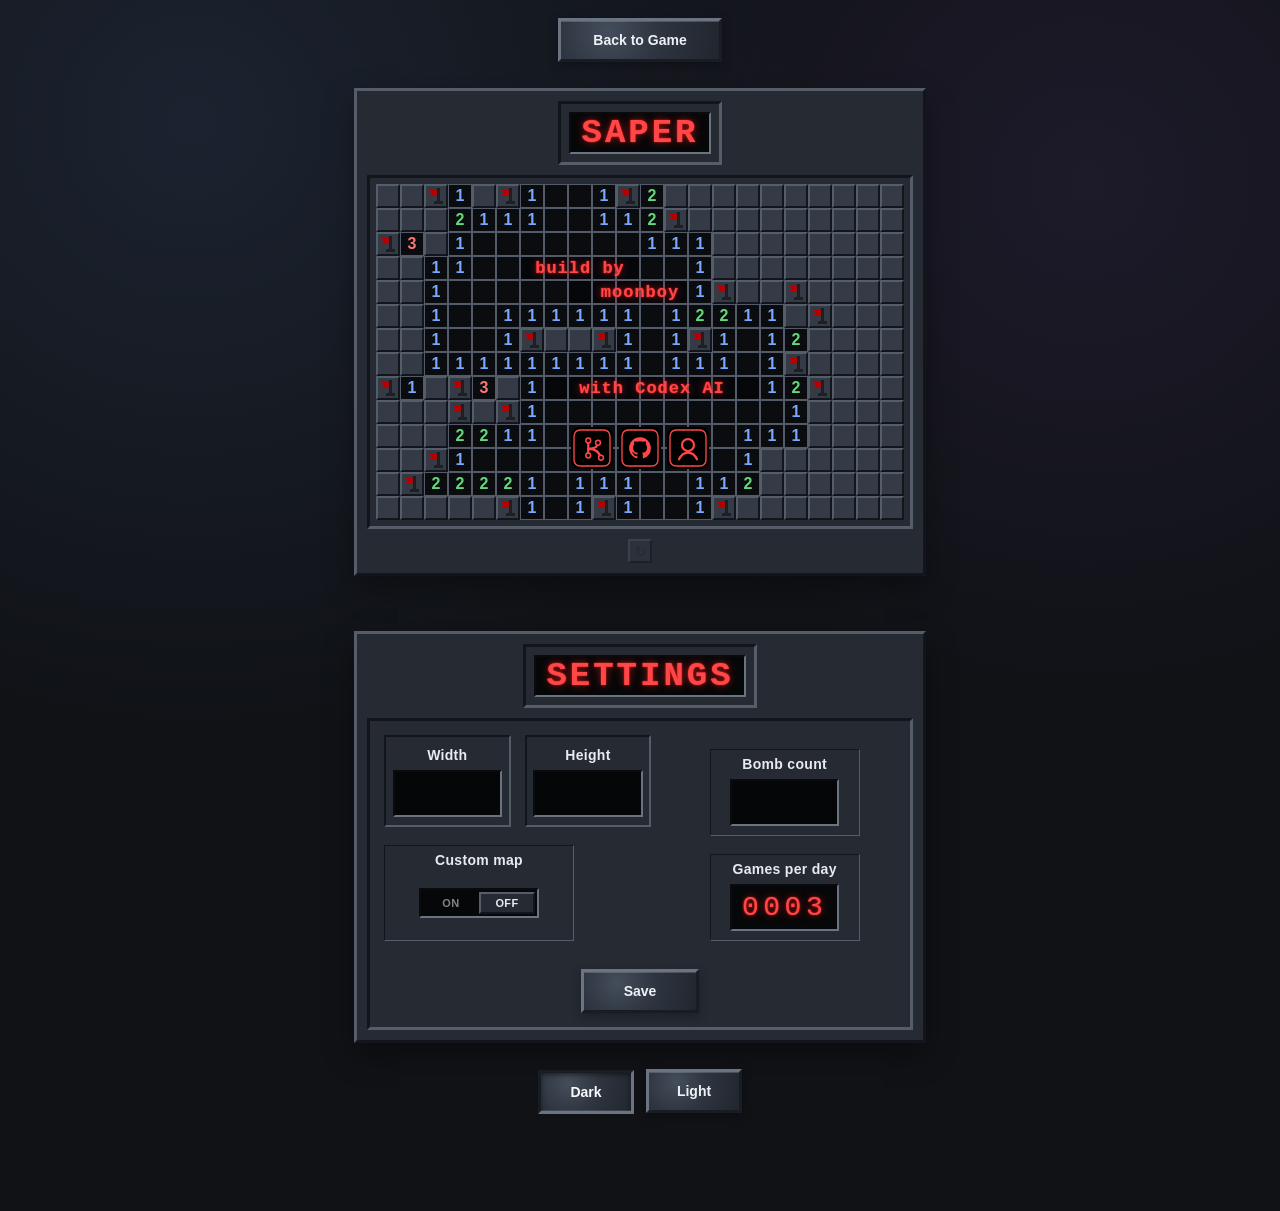
==== info.html @ 90cb872e "zmiana z nazwy pliku made.html na info.html" ====
<!doctype html>
<html lang="en">
  <head>
    <meta charset="UTF-8" />
    <meta name="viewport" content="width=device-width, initial-scale=1.0" />
    <title>Project Details</title>
    <link rel="icon" type="image/svg+xml" href="favicon-flag-light.svg" media="(prefers-color-scheme: light)" />
    <link rel="icon" type="image/svg+xml" href="favicon-flag-dark.svg" media="(prefers-color-scheme: dark)" />
    <link rel="icon" type="image/svg+xml" href="favicon-flag-light.svg" />
    <link rel="stylesheet" href="styles.css" />
    <link rel="stylesheet" href="info.css" />
  </head>
  <body>
    <div class="page info-page">
      <div class="top-actions">
        <a class="theme-button back-button" href="index.html" aria-label="Back to game page">Back to Game</a>
      </div>

      <div class="info-window-pan">
        <main class="window info-window" aria-label="Project information">
          <div class="info-title-wrap">
            <button type="button" id="info-reset" class="digits info-title-display" aria-label="Reset board">
              <span>SAPER</span>
            </button>
          </div>

          <section class="board-shell info-board-shell" aria-label="Project details board">
            <div class="info-board-zoom">
              <div id="info-board-stack" class="info-board-stack">
                <div id="info-board" class="board info-board" role="grid" aria-label="Minesweeper-style project details"></div>
                <div id="info-board-overlays" class="info-board-overlays" aria-hidden="true"></div>
              </div>
            </div>
          </section>

          <div class="info-undo-wrap">
            <button type="button" id="info-undo" class="cell info-undo" aria-label="Undo last move" disabled>↻</button>
          </div>
        </main>
      </div>

      <div class="info-window-pan info-settings-window-pan">
        <main class="window info-window info-settings-window" aria-label="Settings">
          <div class="info-title-wrap">
            <button type="button" class="digits info-title-display" aria-label="Settings title" disabled>
              <span>SETTINGS</span>
            </button>
          </div>

          <section class="board-shell info-settings-shell" aria-label="Settings options">
            <form class="info-settings-form" action="#" method="get" onsubmit="return false;">
              <div class="info-settings-layout">
                <div class="info-settings-left-col">
                  <div class="info-settings-pair">
                    <div class="info-settings-row info-settings-field">
                      <label for="map-width">Width</label>
                      <input
                        id="map-width"
                        class="info-settings-digital-input"
                        type="text"
                        inputmode="numeric"
                        pattern="[0-9]*"
                        value="20"
                        autocomplete="off"
                        spellcheck="false"
                      />
                    </div>

                    <div class="info-settings-row info-settings-field">
                      <label for="map-height">Height</label>
                      <input
                        id="map-height"
                        class="info-settings-digital-input"
                        type="text"
                        inputmode="numeric"
                        pattern="[0-9]*"
                        value="70"
                        autocomplete="off"
                        spellcheck="false"
                      />
                    </div>
                  </div>

                  <div class="info-settings-row info-settings-field info-settings-checkbox-field">
                    <label for="custom-map">Custom map</label>
                    <div class="info-settings-checkbox-display">
                      <label class="info-settings-switch" for="custom-map" aria-label="Toggle custom map">
                        <input id="custom-map" type="checkbox" />
                        <span class="info-settings-switch-track" aria-hidden="true">
                          <span class="info-settings-switch-label info-settings-switch-label-on">On</span>
                          <span class="info-settings-switch-label info-settings-switch-label-off">Off</span>
                          <span class="info-settings-switch-thumb"></span>
                        </span>
                      </label>
                    </div>
                  </div>
                </div>

                <div class="info-settings-right-col">
                  <div class="info-settings-row info-settings-field info-settings-bombs-field">
                    <label for="bomb-count">Bomb count</label>
                    <input
                      id="bomb-count"
                      class="info-settings-digital-input"
                      type="text"
                      inputmode="numeric"
                      pattern="[0-9]*"
                      value="205"
                      autocomplete="off"
                      spellcheck="false"
                    />
                  </div>

                  <div class="info-settings-row info-settings-field info-settings-games-field">
                    <label for="games-per-day">Games per day</label>
                    <input
                      id="games-per-day"
                      class="info-settings-digital-input"
                      type="text"
                      inputmode="numeric"
                      pattern="[0-9]*"
                      value="500"
                      autocomplete="off"
                      spellcheck="false"
                    />
                  </div>
                </div>
              </div>

              <div class="info-settings-actions">
                <button type="button" class="theme-button info-settings-save">
                  Save
                </button>
              </div>

            </form>
          </section>
        </main>
      </div>

      <section class="theme-picker info-theme-picker" aria-label="Theme selection">
        <button type="button" class="theme-button is-active" data-theme="dark" aria-pressed="true">
          Dark
        </button>
        <button type="button" class="theme-button" data-theme="light" aria-pressed="false">
          Light
        </button>
      </section>
    </div>

    <script src="shared-cookies.js"></script>
    <script src="shared-daily-game-limit.js"></script>
    <script src="shared-board-input.js"></script>
    <script src="shared-minesweeper-utils.js"></script>
    <script src="info.js"></script>
    <script src="info-settings-mock.js"></script>
  </body>
</html>
---- styles.css ----
:root {
  --ui-font: "MS Sans Serif", "Microsoft Sans Serif", Tahoma, Geneva, sans-serif;
  --bg: #101216;
  --light: #555d68;
  --mid: #262b33;
  --dark: #12151b;
  --deep: #090b0f;
  --digit-bg: #060708;
  --digit-red: #ff4747;
  --body-background:
    radial-gradient(circle at 15% 10%, #1c2330 0%, transparent 40%),
    radial-gradient(circle at 85% 15%, #1d1a2a 0%, transparent 35%),
    var(--bg);
  --body-text: #e8ebef;
  --link-color: #e8ebef;
  --title-color: #eef2f6;
  --title-shadow: 0 1px 0 #0a0c10, 0 0 10px rgba(255, 255, 255, 0.08);
  --window-shadow: 0 12px 28px rgba(0, 0, 0, 0.35);
  --digits-frame: #6a7380;
  --face-bg: #2f3640;
  --face-text: #fff;
  --picker-border-raised: #6a7483 #181c23 #181c23 #6a7483;
  --picker-border-pressed: #181c23 #6a7483 #6a7483 #181c23;
  --picker-bg: radial-gradient(circle at 30% 28%, #444d5b 0%, #2e3540 45%, #21262e 100%);
  --picker-text: #eef2f6;
  --picker-active-text: #f7fbff;
  --picker-shadow: inset 0 1px 0 rgba(255, 255, 255, 0.18), 0 3px 10px rgba(0, 0, 0, 0.3);
  --picker-active-shadow:
    inset 0 2px 4px rgba(0, 0, 0, 0.45),
    inset 0 -1px 0 rgba(255, 255, 255, 0.12);
  --picker-focus: #dfe9ff;
  --replay-bg: #2b313a;
  --replay-text: #eef2f6;
  --cell-bg: #343b46;
  --cell-open-border: #525b67;
  --cell-open-bg: #0a0c10;
  --cell-chord-bg: #252c36;
  --cell-mine-bg: #3a0008;
  --cell-flag-bg: #343b46;
  --cell-wrong-flag-bg: #3a0008;
  --cell-wrong-flag-border: #525b67;
  --n1-color: #78a8ff;
  --n2-color: #67d67d;
  --n3-color: #ff7676;
  --n4-color: #8da3ff;
  --n5-color: #ff9b63;
  --n6-color: #67e0df;
  --n7-color: #f1f3f5;
  --n8-color: #aab2bd;
  --message-win: #67d67d;
  --message-lose: #ff6b6b;
  --flag-url: url("./flag.svg");
  --bomb-url: url("./bomb.svg");
  --cross-url: url("./cross.svg");
}

:root[data-theme="light"] {
  --bg: #bcbcbc;
  --light: #ffffff;
  --mid: #c6c6c6;
  --dark: #7b7b7b;
  --deep: #4f4f4f;
  --digit-bg: #8f9a63;
  --digit-red: #2a311f;
  --body-background: var(--bg);
  --body-text: #000000;
  --link-color: #111111;
  --title-color: #111111;
  --title-shadow: none;
  --window-shadow: none;
  --digits-frame: #e4e4e4;
  --face-bg: #efefef;
  --face-text: #000000;
  --picker-border-raised: #ffffff #7b7b7b #7b7b7b #ffffff;
  --picker-border-pressed: #7b7b7b #ffffff #ffffff #7b7b7b;
  --picker-bg: linear-gradient(#efefef, #d8d8d8);
  --picker-text: #111111;
  --picker-active-text: #111111;
  --picker-shadow: inset 0 1px 0 rgba(255, 255, 255, 0.7), 0 1px 0 rgba(0, 0, 0, 0.08);
  --picker-active-shadow: inset 0 1px 2px rgba(0, 0, 0, 0.2);
  --picker-focus: #2a62ff;
  --replay-bg: #efefef;
  --replay-text: #111111;
  --cell-bg: #bdbdbd;
  --cell-open-border: #8b8b8b;
  --cell-open-bg: #c7c7c7;
  --cell-chord-bg: #c7c7c7;
  --cell-mine-bg: #b22222;
  --cell-flag-bg: #bdbdbd;
  --cell-wrong-flag-bg: #b22222;
  --cell-wrong-flag-border: #ffb1b1 #8e2e2e #8e2e2e #ffb1b1;
  --n1-color: #0000ff;
  --n2-color: #008000;
  --n3-color: #ff0000;
  --n4-color: #000080;
  --n5-color: #800000;
  --n6-color: #008080;
  --n7-color: #000000;
  --n8-color: #808080;
  --message-win: #1d7a19;
  --message-lose: #a50000;
}

:root[data-theme="light"] .digits span {
  text-shadow: none;
}

* {
  box-sizing: border-box;
}

button {
  -webkit-tap-highlight-color: transparent;
  -webkit-touch-callout: none;
}

button:focus {
  outline: none;
}

body {
  margin: 0;
  min-height: 100vh;
  font-family: var(--ui-font);
  background: var(--body-background);
  color: var(--body-text);
  padding: 18px 14px;
  display: flex;
  justify-content: center;
}

.page {
  width: fit-content;
  margin: 0 auto;
  display: flex;
  flex-direction: column;
  align-items: center;
}

.top-menu {
  display: flex;
  gap: 34px;
  margin: 0 0 10px 38px;
  font-size: 34px;
}

.top-menu a {
  color: var(--link-color);
  text-decoration: none;
}

.top-menu a:hover {
  text-decoration: underline;
}

.window {
  margin-left: 0;
  width: fit-content;
  background: var(--mid);
  border-top: 3px solid var(--light);
  border-left: 3px solid var(--light);
  border-right: 3px solid var(--dark);
  border-bottom: 3px solid var(--dark);
  padding: 10px;
  box-shadow: var(--window-shadow);
}

.game-title {
  margin: 0 0 0.75em;
  text-align: center;
  font-size: 28px;
  line-height: 1;
  color: var(--title-color);
  text-shadow: var(--title-shadow);
}

.scorebar {
  display: grid;
  grid-template-columns: 74px 48px 74px;
  align-items: center;
  justify-content: space-between;
  gap: 10px;
  background: var(--mid);
  border-top: 3px solid var(--dark);
  border-left: 3px solid var(--dark);
  border-right: 3px solid var(--light);
  border-bottom: 3px solid var(--light);
  padding: 8px;
  margin-bottom: 10px;
}

.digits {
  min-height: 42px;
  background: var(--digit-bg);
  border-top: 2px solid var(--deep);
  border-left: 2px solid var(--deep);
  border-right: 2px solid var(--digits-frame);
  border-bottom: 2px solid var(--digits-frame);
  display: grid;
  place-items: center;
  -webkit-user-select: none;
  user-select: none;
}

.digits span {
  font-family: "Digital-7", "DS-Digital", "Seven Segment", "Orbitron", "Courier New", monospace;
  font-size: 34px;
  line-height: 1;
  color: var(--digit-red);
  letter-spacing: 1px;
  font-weight: 900;
  text-shadow: 0 0 2px #ff1c1c, 0 0 8px rgba(255, 35, 35, 0.55);
}

.face {
  width: 44px;
  height: 44px;
  font-size: 25px;
  border: 3px solid;
  border-color: var(--light) var(--dark) var(--dark) var(--light);
  background: var(--face-bg);
  color: var(--face-text);
  cursor: pointer;
  line-height: 1;
  padding: 0;
}

.face:active {
  border-color: var(--dark) var(--light) var(--light) var(--dark);
}

.board-shell {
  background: var(--mid);
  border-top: 3px solid var(--dark);
  border-left: 3px solid var(--dark);
  border-right: 3px solid var(--light);
  border-bottom: 3px solid var(--light);
  padding: 6px;
  overflow: auto;
  touch-action: pan-x pan-y pinch-zoom;
  -webkit-overflow-scrolling: touch;
}

.board-zoom {
  width: fit-content;
  height: fit-content;
  overflow: hidden;
}

.board-zoom > .board {
  transform-origin: top left;
  transform: scale(var(--board-scale, 1));
}

.replay-wrap {
  display: flex;
  justify-content: center;
  margin-top: 10px;
}

.difficulty-picker,
.theme-picker {
  display: flex;
  justify-content: center;
  gap: 12px;
}

.difficulty-picker {
  margin-top: 26px;
  visibility: hidden;
}

.difficulty-picker.is-ready {
  visibility: visible;
}

.theme-picker {
  margin-top: 26px;
}

.difficulty-button,
.theme-button {
  width: 96px;
  height: 44px;
  border-radius: 0;
  border: 3px solid;
  border-color: var(--picker-border-raised);
  background: var(--picker-bg);
  color: var(--picker-text);
  font-family: inherit;
  font-size: 14px;
  font-weight: 700;
  cursor: pointer;
  -webkit-user-select: none;
  user-select: none;
  box-shadow: var(--picker-shadow);
  transition: transform 120ms ease, box-shadow 120ms ease, filter 120ms ease;
}

.difficulty-button:hover,
.theme-button:hover {
  filter: brightness(1.08);
}

.difficulty-button:active,
.theme-button:active {
  transform: translateY(1px);
  border-color: var(--picker-border-pressed);
}

.difficulty-button.is-active,
.theme-button.is-active {
  background: var(--picker-bg);
  border-color: var(--picker-border-pressed);
  color: var(--picker-active-text);
  box-shadow: var(--picker-active-shadow);
  transform: translateY(1px);
}

.difficulty-button:focus-visible,
.theme-button:focus-visible {
  outline: 2px solid var(--picker-focus);
  outline-offset: 3px;
}

.replay-button {
  width: 44px;
  height: 44px;
  padding: 0;
  border: 3px solid;
  border-color: var(--light) var(--dark) var(--dark) var(--light);
  background: var(--replay-bg);
  color: var(--replay-text);
  font-family: inherit;
  font-size: 22px;
  font-weight: 900;
  line-height: 1;
  display: grid;
  place-items: center;
  cursor: pointer;
}

.replay-button:active:not(:disabled) {
  border-color: var(--dark) var(--light) var(--light) var(--dark);
}

.replay-button:disabled {
  opacity: 0.45;
  cursor: default;
}

.board {
  display: grid;
  gap: 0;
  width: fit-content;
}

.cell {
  width: 24px;
  height: 24px;
  position: relative;
  border: 2px solid;
  border-color: var(--light) var(--dark) var(--dark) var(--light);
  background: var(--cell-bg);
  display: grid;
  place-items: center;
  font-family: var(--ui-font);
  font-size: 16px;
  font-weight: 700;
  padding: 0;
  cursor: pointer;
  user-select: none;
  -webkit-user-select: none;
  -webkit-touch-callout: none;
  -webkit-tap-highlight-color: transparent;
  touch-action: auto;
}

.cell:focus,
.cell:focus-visible {
  outline: none;
}

.cell.open {
  border: 1px solid var(--cell-open-border);
  background: var(--cell-open-bg);
  cursor: default;
}

.cell.chord-preview {
  border: 1px solid var(--cell-open-border);
  background: var(--cell-open-bg);
}

.cell.mine {
  background: var(--cell-mine-bg);
  color: transparent;
  background-image: var(--bomb-url);
  background-repeat: no-repeat;
  background-position: center;
  background-size: 24px 24px;
}

:root[data-theme="light"] .cell.mine {
  background-image: url("./bomb-black.svg");
}

.cell.flagged {
  color: transparent;
  background-color: var(--cell-flag-bg);
  background-image: var(--flag-url);
  background-repeat: no-repeat;
  background-position: center;
  background-size: 24px 24px;
}

.cell.flagged.wrong-flag {
  background-color: var(--cell-wrong-flag-bg);
  border-color: var(--cell-wrong-flag-border);
}

.cell.flagged.wrong-flag::after {
  content: "";
  position: absolute;
  inset: 0;
  background-image: var(--cross-url);
  background-repeat: no-repeat;
  background-position: center;
  background-size: 24px 24px;
  opacity: 1;
  pointer-events: none;
}

.n1 { color: var(--n1-color); }
.n2 { color: var(--n2-color); }
.n3 { color: var(--n3-color); }
.n4 { color: var(--n4-color); }
.n5 { color: var(--n5-color); }
.n6 { color: var(--n6-color); }
.n7 { color: var(--n7-color); }
.n8 { color: var(--n8-color); }

.message {
  margin: 10px 0 0 0;
  font-size: 24px;
  font-weight: 700;
}

.message.win {
  color: var(--message-win);
}

.message.lose {
  color: var(--message-lose);
}

.menu-line {
  margin: 10px 0 0;
  font-size: 38px;
  font-weight: 700;
}

.headline {
  margin: 10px 0 0;
  font-size: 58px;
  font-weight: 700;
}

.credit-line {
  margin: 26px 0 0;
  font-size: 11px;
  color: #4f545c;
  text-align: center;
  text-transform: uppercase;
}

.credit-line a,
.credit-line a:visited {
  color: inherit;
  text-decoration: none;
}

.credit-line a:hover,
.credit-line a:focus-visible {
  color: #7b7b7b;
}

.board.is-daily-limit-board,
.info-board.is-daily-limit-board {
  position: relative;
}

.daily-limit-cell {
  cursor: default;
  pointer-events: none;
  opacity: 1;
}

.daily-limit-message {
  grid-column: 1 / -1;
  grid-row: 1 / -1;
  z-index: 5;
  pointer-events: none;
  align-self: center;
  justify-self: center;
  min-width: min(90%, 360px);
  max-width: calc(100% - 18px);
  min-height: 72px;
  padding: 12px 14px;
  display: grid;
  place-items: center;
  text-align: center;
  line-height: 1.35;
  color: var(--digit-red);
  background: rgba(6, 7, 8, 0.92);
  border-top: 2px solid var(--deep);
  border-left: 2px solid var(--deep);
  border-right: 2px solid var(--digits-frame);
  border-bottom: 2px solid var(--digits-frame);
  text-shadow: 0 0 2px #ff1c1c, 0 0 8px rgba(255, 35, 35, 0.35);
}

@media (max-width: 900px) {
  .top-menu,
  .window {
    margin-left: 0;
  }

  .top-menu {
    font-size: 26px;
    gap: 22px;
  }

  .menu-line {
    font-size: 26px;
  }

  .headline {
    font-size: 42px;
  }

  .board-shell.is-mobile-fitted {
    overflow: hidden auto;
  }
}

@media (hover: none) and (pointer: coarse) {
  .face:active {
    border-color: var(--light) var(--dark) var(--dark) var(--light);
  }

  .replay-button:active:not(:disabled) {
    border-color: var(--light) var(--dark) var(--dark) var(--light);
  }

  .difficulty-button:active,
  .theme-button:active {
    transform: none;
    border-color: var(--picker-border-raised);
  }

  .difficulty-button.is-active:active,
  .theme-button.is-active:active {
    transform: translateY(1px);
    border-color: var(--picker-border-pressed);
  }
}
---- info.css ----
.info-page {
  width: fit-content;
  padding-bottom: 80px;
}

.top-actions {
  display: flex;
  justify-content: center;
  margin-bottom: 26px;
}

.back-button {
  min-width: 164px;
  text-decoration: none;
  display: inline-flex;
  align-items: center;
  justify-content: center;
}

.info-window {
  display: inline-flex;
  flex-direction: column;
  align-items: center;
  width: auto;
  max-width: none;
  margin-left: 0;
  font-family: var(--ui-font);
}

.info-window-pan {
  width: fit-content;
}

.info-settings-window-pan {
  margin-top: 55px;
}

.info-settings-window {
  width: auto;
}

.info-title-wrap {
  display: block;
  width: fit-content;
  margin: 0 auto 10px;
  padding: 8px;
  background: var(--mid);
  border-top: 3px solid var(--dark);
  border-left: 3px solid var(--dark);
  border-right: 3px solid var(--light);
  border-bottom: 3px solid var(--light);
}

.info-title-display {
  width: fit-content;
  min-width: 0;
  padding-inline: 10px;
  cursor: pointer;
}

.info-settings-window .info-title-display[disabled] {
  cursor: default;
  opacity: 1;
}

.info-title-display span {
  letter-spacing: 3px;
}

.info-title-display:active {
  border-top-color: var(--digits-frame);
  border-left-color: var(--digits-frame);
  border-right-color: var(--deep);
  border-bottom-color: var(--deep);
}

.info-title-display:focus-visible {
  outline: 2px solid var(--picker-focus);
  outline-offset: 3px;
}

.info-board-shell {
  display: inline-block;
  padding: 6px;
  width: max-content;
  max-width: none;
  margin: 0 auto;
  overflow: visible;
}

.info-settings-shell {
  --info-settings-cell-size: 24px;
  width: calc((22 * var(--info-settings-cell-size)) + 18px);
  max-width: 100%;
  padding: 14px;
}

.info-settings-form {
  display: block;
  min-width: 0;
}

.info-settings-layout {
  display: grid;
  grid-template-columns: minmax(0, 1.2fr) minmax(0, 1fr);
  gap: 18px 22px;
  align-items: end;
}

.info-settings-left-col,
.info-settings-right-col {
  display: flex;
  flex-direction: column;
  gap: 18px;
}

.info-settings-right-col {
  justify-content: center;
  align-items: center;
}

.info-settings-pair {
  display: grid;
  grid-template-columns: 1fr 1fr;
  gap: 14px;
}

.info-settings-pair .info-settings-field {
  align-items: center;
  padding: 10px 2px 8px;
  background: var(--mid);
  border-top: 2px solid var(--dark);
  border-left: 2px solid var(--dark);
  border-right: 2px solid var(--light);
  border-bottom: 2px solid var(--light);
}

.info-settings-pair .info-settings-field > label {
  text-align: center;
}

.info-settings-row {
  display: flex;
  flex-direction: column;
  align-items: flex-start;
  gap: 7px;
}

.info-settings-row > label,
.info-settings-row > span {
  font-size: 14px;
  font-weight: 700;
  letter-spacing: 0.3px;
  color: var(--body-text);
  -webkit-user-select: none;
  user-select: none;
}

.info-settings-digital-input {
  width: 100%;
  min-height: 44px;
  padding: 6px 10px;
  font-family: "Digital-7", "DS-Digital", "Seven Segment", "Orbitron", "Courier New", monospace;
  font-size: 28px;
  line-height: 1;
  text-align: center;
  letter-spacing: 0.16em;
  color: var(--digit-red);
  caret-color: transparent;
  background-color: var(--digit-bg);
  border-top: 2px solid var(--deep);
  border-left: 2px solid var(--deep);
  border-right: 2px solid var(--digits-frame);
  border-bottom: 2px solid var(--digits-frame);
  text-shadow: 0 0 2px #ff1c1c, 0 0 8px rgba(255, 35, 35, 0.55);
}

.info-settings-digital-input:focus,
.info-settings-digital-input:focus-visible {
  outline: none;
  background-image: linear-gradient(var(--digit-red), var(--digit-red));
  background-repeat: no-repeat;
  background-size: 2px 62%;
  background-position: calc(100% - 8px) 50%;
}

.info-settings-pair .info-settings-digital-input {
  width: 5.2ch;
  min-width: calc(5.2ch + 22px);
}

.info-settings-digital-input:disabled {
  opacity: 1;
  -webkit-text-fill-color: var(--digit-red);
  cursor: default;
}

:root[data-theme="light"] .info-settings-digital-input {
  text-shadow: none;
}

.info-settings-left-col.is-custom-map-off .info-settings-pair .info-settings-digital-input {
  color: transparent;
  -webkit-text-fill-color: transparent;
  text-shadow: none;
  background-color: #050607;
  background-image: none;
}

.info-settings-bombs-field.is-custom-map-off .info-settings-digital-input {
  color: transparent;
  -webkit-text-fill-color: transparent;
  text-shadow: none;
  background-color: #050607;
  background-image: none;
}

:root[data-theme="light"] .info-settings-left-col.is-custom-map-off .info-settings-pair .info-settings-digital-input,
:root[data-theme="light"] .info-settings-bombs-field.is-custom-map-off .info-settings-digital-input {
  background-color: var(--digit-bg);
}

.info-settings-left-col.is-custom-map-off .info-settings-pair .info-settings-field > label {
  opacity: 1;
}

.info-settings-digital-input::-webkit-outer-spin-button,
.info-settings-digital-input::-webkit-inner-spin-button {
  -webkit-appearance: none;
  margin: 0;
}

.info-settings-digital-input {
  -moz-appearance: textfield;
}

.info-settings-games-field {
  margin-top: 0;
  align-self: center;
  width: 100%;
  max-width: 150px;
  align-items: center;
}

.info-settings-bombs-field {
  margin-top: -40px;
  align-self: center;
  width: 100%;
  max-width: 150px;
  align-items: center;
}

.info-settings-games-field,
.info-settings-bombs-field {
  padding: 6px 5px 9px;
  background: var(--mid);
  border-top: 1px solid var(--dark);
  border-left: 1px solid var(--dark);
  border-right: 1px solid var(--light);
  border-bottom: 1px solid var(--light);
}

.info-settings-games-field .info-settings-digital-input,
.info-settings-bombs-field .info-settings-digital-input {
  width: 5.2ch;
  min-width: calc(5.2ch + 22px);
  max-width: none;
}

.info-settings-games-field > label,
.info-settings-bombs-field > label {
  text-align: center;
}

.info-settings-checkbox-field {
  max-width: 190px;
  padding: 6px 5px 9px;
  background: var(--mid);
  border-top: 1px solid var(--dark);
  border-left: 1px solid var(--dark);
  border-right: 1px solid var(--light);
  border-bottom: 1px solid var(--light);
}

.info-settings-checkbox-field > label {
  width: 100%;
  text-align: center;
}

.info-settings-checkbox-display {
  width: 100%;
  min-height: 56px;
  padding: 10px 6px;
  display: flex;
  align-items: center;
  justify-content: center;
  background: transparent;
  border: 0;
}

.info-settings-switch {
  display: inline-flex;
  align-items: center;
  justify-content: center;
  cursor: pointer;
  -webkit-user-select: none;
  user-select: none;
  visibility: hidden;
}

.info-settings-switch.is-ready {
  visibility: visible;
}

.info-settings-switch input {
  position: absolute;
  opacity: 0;
  pointer-events: none;
}

.info-settings-switch-track {
  position: relative;
  width: 120px;
  height: 30px;
  display: grid;
  grid-template-columns: 1fr 1fr;
  align-items: center;
  padding: 2px;
  background: var(--digit-bg);
  border-top: 2px solid var(--deep);
  border-left: 2px solid var(--deep);
  border-right: 2px solid var(--digits-frame);
  border-bottom: 2px solid var(--digits-frame);
}

.info-settings-switch-label {
  position: relative;
  z-index: 1;
  text-align: center;
  font-size: 11px;
  font-weight: 700;
  letter-spacing: 0.4px;
  color: color-mix(in srgb, var(--body-text) 55%, transparent);
  text-transform: uppercase;
}

.info-settings-switch-thumb {
  position: absolute;
  top: 2px;
  left: 2px;
  width: calc(50% - 2px);
  height: calc(100% - 4px);
  background: var(--mid);
  border-top: 2px solid var(--light);
  border-left: 2px solid var(--light);
  border-right: 2px solid var(--dark);
  border-bottom: 2px solid var(--dark);
}

.info-settings-switch.is-ready .info-settings-switch-thumb {
  transition: transform 120ms ease;
}

.info-settings-switch input:checked + .info-settings-switch-track .info-settings-switch-thumb {
  transform: translateX(0);
}

.info-settings-switch input:not(:checked) + .info-settings-switch-track .info-settings-switch-thumb {
  transform: translateX(calc(100% + 0px));
}

.info-settings-switch input:checked + .info-settings-switch-track .info-settings-switch-label-on,
.info-settings-switch input:not(:checked) + .info-settings-switch-track .info-settings-switch-label-off {
  color: var(--body-text);
}

.info-settings-switch input:focus-visible + .info-settings-switch-track {
  outline: 2px solid var(--picker-focus);
  outline-offset: 2px;
}

.info-settings-actions {
  display: flex;
  justify-content: center;
  margin-top: 28px;
}

.info-settings-save {
  min-width: 118px;
}

.info-settings-save.is-save-pressed {
  transform: translateY(1px);
  border-color: var(--picker-border-pressed);
  box-shadow: var(--picker-active-shadow);
  filter: none;
  pointer-events: none;
}

.info-settings-save.is-save-pressed:hover,
.info-settings-save.is-save-pressed:focus-visible {
  filter: none;
  outline: none;
}

.info-board-zoom {
  width: fit-content;
  height: fit-content;
  overflow: hidden;
  margin: 0 auto;
}

.info-board-zoom > .info-board-stack {
  transform-origin: top left;
  transform: scale(var(--info-board-scale, 1));
}

.info-board-stack {
  --info-cell-size: 24px;
  position: relative;
  width: fit-content;
}

.info-board {
  grid-template-columns: repeat(22, var(--info-cell-size));
  grid-auto-rows: var(--info-cell-size);
}

.info-board-overlays {
  position: absolute;
  inset: 0;
  display: grid;
  grid-template-columns: repeat(22, var(--info-cell-size));
  grid-auto-rows: var(--info-cell-size);
  z-index: 3;
  pointer-events: none;
}

.info-board .cell {
  cursor: pointer;
  position: relative;
  width: var(--info-cell-size);
  height: var(--info-cell-size);
}

.info-board .cell::before {
  content: attr(data-index);
  position: absolute;
  top: 2px;
  left: 3px;
  font-size: 8px;
  line-height: 1;
  font-weight: 700;
  color: rgba(235, 241, 247, 0.8);
  text-shadow: 0 1px 0 rgba(0, 0, 0, 0.7);
  pointer-events: none;
  z-index: 4;
  display: none;
}

.info-board .cell.open {
  font-size: 16px;
  cursor: default;
}

.info-board .cell.is-text-reserved.open {
  background: #05070b;
}

:root[data-theme="light"] .info-board .cell.is-text-reserved.open {
  background: var(--cell-open-bg);
}

.info-board .cell.debug-mine {
  position: relative;
}

.info-board .cell.debug-mine::after {
  content: "";
  position: absolute;
  width: 10px;
  height: 10px;
  border-radius: 50%;
  background: #ff3b3b;
  box-shadow: 0 0 0 1px rgba(0, 0, 0, 0.45), 0 0 8px rgba(255, 59, 59, 0.5);
  inset: 0;
  margin: auto;
  pointer-events: none;
}

.info-board-overlay {
  display: flex;
  align-items: center;
  justify-content: flex-start;
  justify-self: stretch;
  align-self: center;
  width: 100%;
  height: 100%;
  max-width: none;
  padding: 0 0 0 4px;
  font-family: var(--ui-font);
  font-size: 17px;
  font-weight: 700;
  color: var(--body-text);
  line-height: 1;
  text-align: left;
  pointer-events: none;
  z-index: 1;
}

.info-board-overlay.is-text-outline {
  font-family: "Digital-7", "DS-Digital", "Seven Segment", "Orbitron", "Courier New", monospace;
  font-weight: 900;
  letter-spacing: 1px;
  white-space: nowrap;
  color: var(--digit-red);
  text-shadow: 0 0 2px #ff1c1c, 0 0 8px rgba(255, 35, 35, 0.55);
}

:root[data-theme="light"] .info-board-overlay.is-text-outline {
  color: var(--digit-bg);
  text-shadow:
    1px 0 0 var(--digit-red),
    -1px 0 0 var(--digit-red),
    0 1px 0 var(--digit-red),
    0 -1px 0 var(--digit-red);
}

:root[data-theme="dark"] .info-board-overlay.is-text-outline {
  color: var(--digit-red);
  text-shadow: 0 0 2px #ff1c1c, 0 0 8px rgba(255, 35, 35, 0.55);
}

.info-board-overlay.is-logo {
  justify-content: center;
  padding: 0;
  -webkit-user-select: none;
  user-select: none;
  -webkit-touch-callout: none;
}

.info-board-overlay.is-logo.is-clickable a {
  display: inline-flex;
  align-items: center;
  justify-content: center;
  width: 100%;
  height: 100%;
  border-radius: 8px;
  cursor: pointer;
  pointer-events: auto;
  -webkit-user-select: none;
  user-select: none;
  -webkit-touch-callout: none;
  -webkit-tap-highlight-color: transparent;
  transition:
    transform 120ms ease,
    background-color 120ms ease,
    box-shadow 120ms ease;
}

.info-board-overlay.is-logo.is-clickable a:hover {
  transform: scale(1.06);
  background: rgba(255, 71, 71, 0.08);
  box-shadow: 0 0 0 1px rgba(255, 71, 71, 0.35), 0 0 10px rgba(255, 35, 35, 0.22);
}

.info-board-overlay.is-logo.is-clickable a:focus-visible {
  outline: 2px solid var(--picker-focus);
  outline-offset: 2px;
  background: rgba(255, 71, 71, 0.08);
  box-shadow: 0 0 0 1px rgba(255, 71, 71, 0.35), 0 0 10px rgba(255, 35, 35, 0.22);
}

:root[data-theme="light"] .info-board-overlay.is-logo.is-clickable a:hover,
:root[data-theme="light"] .info-board-overlay.is-logo.is-clickable a:focus-visible {
  background: rgba(143, 154, 99, 0.22);
  box-shadow: 0 0 0 1px rgba(42, 49, 31, 0.35);
}

.info-board-overlay.is-logo svg {
  width: 34px;
  height: 34px;
  display: block;
  -webkit-user-select: none;
  user-select: none;
  pointer-events: none;
  fill: #000000;
  filter:
    drop-shadow(1px 0 0 var(--digit-red))
    drop-shadow(-1px 0 0 var(--digit-red))
    drop-shadow(0 1px 0 var(--digit-red))
    drop-shadow(0 -1px 0 var(--digit-red));
}

.info-board-overlay.is-logo.is-repo-logo svg {
  width: 60px;
  height: 60px;
  filter: none;
}

:root[data-theme="light"] .info-board-overlay.is-logo svg {
  fill: #000000;
  filter:
    drop-shadow(1px 0 0 var(--digit-red))
    drop-shadow(-1px 0 0 var(--digit-red))
    drop-shadow(0 1px 0 var(--digit-red))
    drop-shadow(0 -1px 0 var(--digit-red));
}

:root[data-theme="light"] .info-board-overlay.is-logo svg [fill="var(--digit-red)"] {
  fill: #000000;
}

:root[data-theme="light"] .info-board-overlay.is-logo svg [stroke="var(--digit-red)"] {
  stroke: #000000;
}

:root[data-theme="light"] .info-board-overlay.is-logo svg [fill="#000000"] {
  fill: var(--digit-bg);
}

:root[data-theme="light"] .info-board-overlay.is-logo svg [stroke="#000000"] {
  stroke: var(--digit-bg);
}

.info-board-overlay.is-link {
  color: var(--picker-focus);
}

.info-board-overlay.is-link a {
  color: inherit;
  text-decoration: none;
  pointer-events: auto;
}

.info-board-overlay.is-link a:hover,
.info-board-overlay.is-link a:focus-visible {
  text-decoration: underline;
}

.info-board-overlay.is-text-clickable {
  pointer-events: auto;
}

.info-board-overlay.is-text-clickable a {
  color: inherit;
  text-decoration: none;
  pointer-events: auto;
  display: inline-block;
  cursor: pointer;
  border-radius: 4px;
  transition:
    transform 120ms ease,
    text-shadow 120ms ease,
    box-shadow 120ms ease,
    background-color 120ms ease;
}

.info-board-overlay.is-text-clickable a:hover {
  transform: scale(1.04);
  background: rgba(255, 71, 71, 0.08);
  box-shadow: 0 0 0 1px rgba(255, 71, 71, 0.25);
  text-shadow: 0 0 2px #ff1c1c, 0 0 10px rgba(255, 35, 35, 0.7);
}

:root[data-theme="light"] .info-board-overlay.is-text-clickable a:hover {
  background: rgba(143, 154, 99, 0.22);
  box-shadow: 0 0 0 1px rgba(42, 49, 31, 0.35);
  text-shadow:
    1px 0 0 var(--digit-red),
    -1px 0 0 var(--digit-red),
    0 1px 0 var(--digit-red),
    0 -1px 0 var(--digit-red);
}

:root[data-theme="light"] .info-board-overlay.is-text-clickable a:focus-visible {
  background: rgba(143, 154, 99, 0.22);
  box-shadow: 0 0 0 1px rgba(42, 49, 31, 0.35);
}

.info-board-overlay.is-text-clickable a:focus-visible {
  outline: 2px solid var(--picker-focus);
  outline-offset: 2px;
  background: rgba(255, 71, 71, 0.08);
  box-shadow: 0 0 0 1px rgba(255, 71, 71, 0.25);
}

.info-theme-picker {
  margin-top: 26px;
}

.info-undo-wrap {
  display: flex;
  justify-content: center;
  margin-top: 10px;
}

.info-undo {
  cursor: pointer;
  font-size: 15px;
  line-height: 1;
}

.info-undo:disabled {
  opacity: 0.45;
  cursor: default;
}

@media (max-width: 900px) and (hover: none), (max-width: 900px) and (pointer: coarse) {
  .info-page {
    width: 100%;
    max-width: 100%;
    align-items: center;
    overflow-x: visible;
  }

  .info-window-pan {
    width: 100%;
    display: flex;
    justify-content: center;
    overflow-x: auto;
    padding-inline: 5px;
    touch-action: pan-x pan-y pinch-zoom;
    -webkit-overflow-scrolling: touch;
  }

  .info-settings-window-pan {
    margin-top: 45px;
  }

  .info-page {
    padding-bottom: 70px;
  }

  .back-button {
    min-width: 148px;
    min-height: 42px;
  }

  .info-window {
    width: fit-content;
    max-width: none;
    display: inline-flex;
    flex: 0 0 auto;
  }

  .info-board-shell {
    display: inline-block;
    width: max-content;
    max-width: none;
    overflow: visible;
    margin-left: auto;
    margin-right: auto;
  }

  .info-board-zoom {
    margin-left: auto;
    margin-right: auto;
  }
}

@media (min-width: 901px), (hover: hover) and (pointer: fine) {
  .info-page {
    width: fit-content;
    align-items: center;
  }

  .info-window {
    width: auto;
    max-width: none;
    display: inline-flex;
  }

  .info-board-shell {
    display: inline-block;
    width: max-content;
    max-width: none;
    overflow: visible;
  }

  .info-board-zoom {
    width: fit-content !important;
    height: fit-content !important;
    margin: 0 auto;
  }

  .info-board-zoom > .info-board-stack {
    transform: none !important;
  }
}

@media (max-width: 560px) {
  .top-actions {
    margin-bottom: 18px;
  }

  .info-settings-window-pan {
    margin-top: 35px;
  }

  .info-page {
    padding-bottom: 55px;
  }

  .info-title-wrap {
    margin-bottom: 8px;
    padding: 6px;
  }

  .info-title-display {
    padding-inline: 8px;
  }

  .info-board-stack {
    --info-cell-size: 22px;
  }

  .info-board-shell {
    max-width: calc(100vw - 20px);
    padding: 4px;
  }

  .info-settings-shell {
    --info-settings-cell-size: 22px;
    width: calc(100vw - 20px);
    padding: 10px;
  }

  .info-settings-layout {
    grid-template-columns: 1fr;
    gap: 12px;
    align-items: stretch;
  }

  .info-settings-left-col,
  .info-settings-right-col {
    gap: 12px;
  }

  .info-settings-pair {
    gap: 10px;
  }

  .info-settings-pair .info-settings-field {
    padding: 8px 2px 6px;
  }

  .info-settings-row > label,
  .info-settings-row > span {
    font-size: 13px;
  }

  .info-settings-digital-input {
    min-height: 38px;
    font-size: 22px;
  }

  .info-settings-games-field {
    margin-top: 0;
    max-width: 150px;
    align-items: flex-start;
  }

  .info-settings-bombs-field {
    max-width: 150px;
    align-items: flex-start;
  }

  .info-settings-games-field,
  .info-settings-bombs-field {
    padding: 5px 5px 8px;
  }

  .info-settings-games-field > label,
  .info-settings-bombs-field > label {
    text-align: left;
  }

  .info-settings-games-field .info-settings-digital-input,
  .info-settings-bombs-field .info-settings-digital-input {
    width: 5.2ch;
    min-width: calc(5.2ch + 22px);
    max-width: none;
  }

  .info-settings-checkbox-display {
    min-height: 48px;
    padding: 8px 6px;
  }

  .info-settings-checkbox-field {
    padding: 5px 5px 8px;
  }

  .info-settings-actions {
    margin-top: 22px;
  }

  .info-board-overlay {
    font-size: 14px;
  }

  .info-board-overlay.is-text-outline {
    font-size: 18px;
    font-weight: 900;
    -webkit-text-stroke: 0.35px rgba(255, 28, 28, 0.95);
    text-shadow:
      0 0 1px #ff1c1c,
      0 0 2px #ff1c1c,
      1px 0 0 rgba(255, 28, 28, 0.7),
      -1px 0 0 rgba(255, 28, 28, 0.7),
      0 0 8px rgba(255, 35, 35, 0.55),
      0 0 12px rgba(255, 35, 35, 0.3);
  }

  .info-board-overlay.is-logo svg {
    width: 28px;
    height: 28px;
  }

  .info-undo-wrap {
    margin-top: 8px;
  }

  .info-theme-picker {
    margin-top: 18px;
    gap: 8px;
  }
}

@media (max-width: 400px) {
  .back-button {
    min-width: 136px;
    font-size: 13px;
  }

  .info-board-stack {
    --info-cell-size: 20px;
  }

  .info-settings-shell {
    --info-settings-cell-size: 20px;
  }

  .info-board-overlay {
    font-size: 12px;
  }

  .info-board-overlay.is-text-outline {
    font-size: 16px;
    font-weight: 900;
    -webkit-text-stroke: 0.35px rgba(255, 28, 28, 0.95);
    text-shadow:
      0 0 1px #ff1c1c,
      0 0 2px #ff1c1c,
      1px 0 0 rgba(255, 28, 28, 0.7),
      -1px 0 0 rgba(255, 28, 28, 0.7),
      0 0 8px rgba(255, 35, 35, 0.55),
      0 0 12px rgba(255, 35, 35, 0.3);
  }

  .info-board-overlay.is-logo svg {
    width: 24px;
    height: 24px;
  }
}
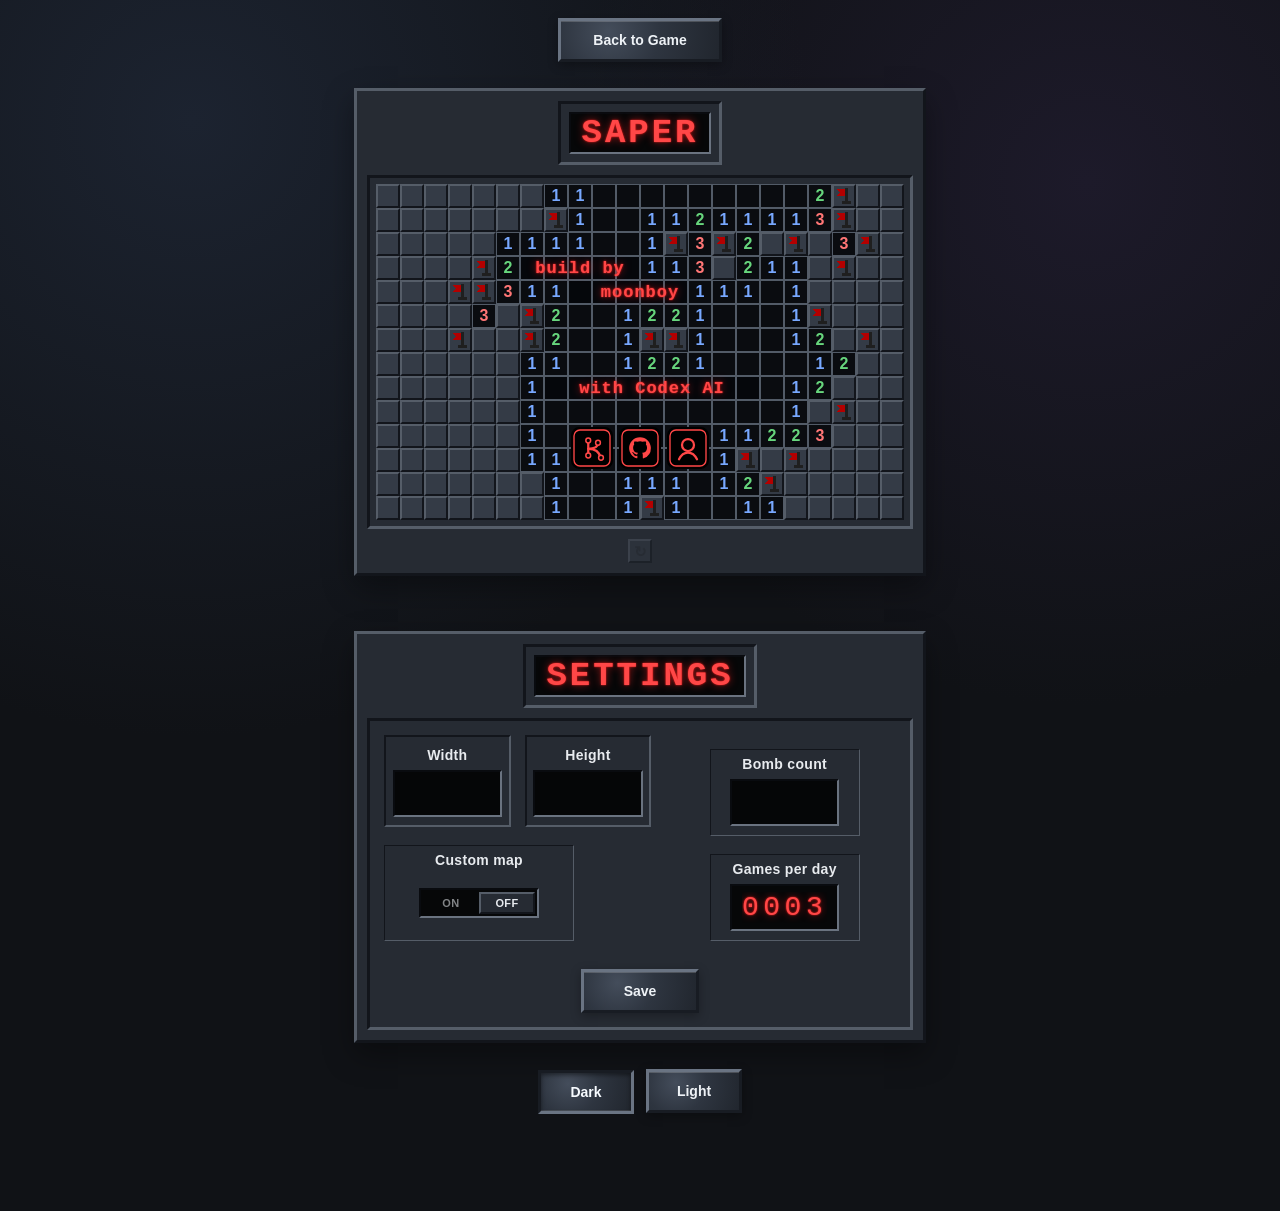
==== commit e0141ace: "dodano przeload wszystkich plików svg" ====
--- a/info.html
+++ b/info.html
@@ -7,6 +7,12 @@
     <link rel="icon" type="image/svg+xml" href="favicon-flag-light.svg" media="(prefers-color-scheme: light)" />
     <link rel="icon" type="image/svg+xml" href="favicon-flag-dark.svg" media="(prefers-color-scheme: dark)" />
     <link rel="icon" type="image/svg+xml" href="favicon-flag-light.svg" />
+    <link rel="preload" href="bomb.svg" as="image" type="image/svg+xml" />
+    <link rel="preload" href="bomb-black.svg" as="image" type="image/svg+xml" />
+    <link rel="preload" href="flag.svg" as="image" type="image/svg+xml" />
+    <link rel="preload" href="cross.svg" as="image" type="image/svg+xml" />
+    <link rel="preload" href="favicon-flag-light.svg" as="image" type="image/svg+xml" />
+    <link rel="preload" href="favicon-flag-dark.svg" as="image" type="image/svg+xml" />
     <link rel="stylesheet" href="styles.css" />
     <link rel="stylesheet" href="info.css" />
   </head>
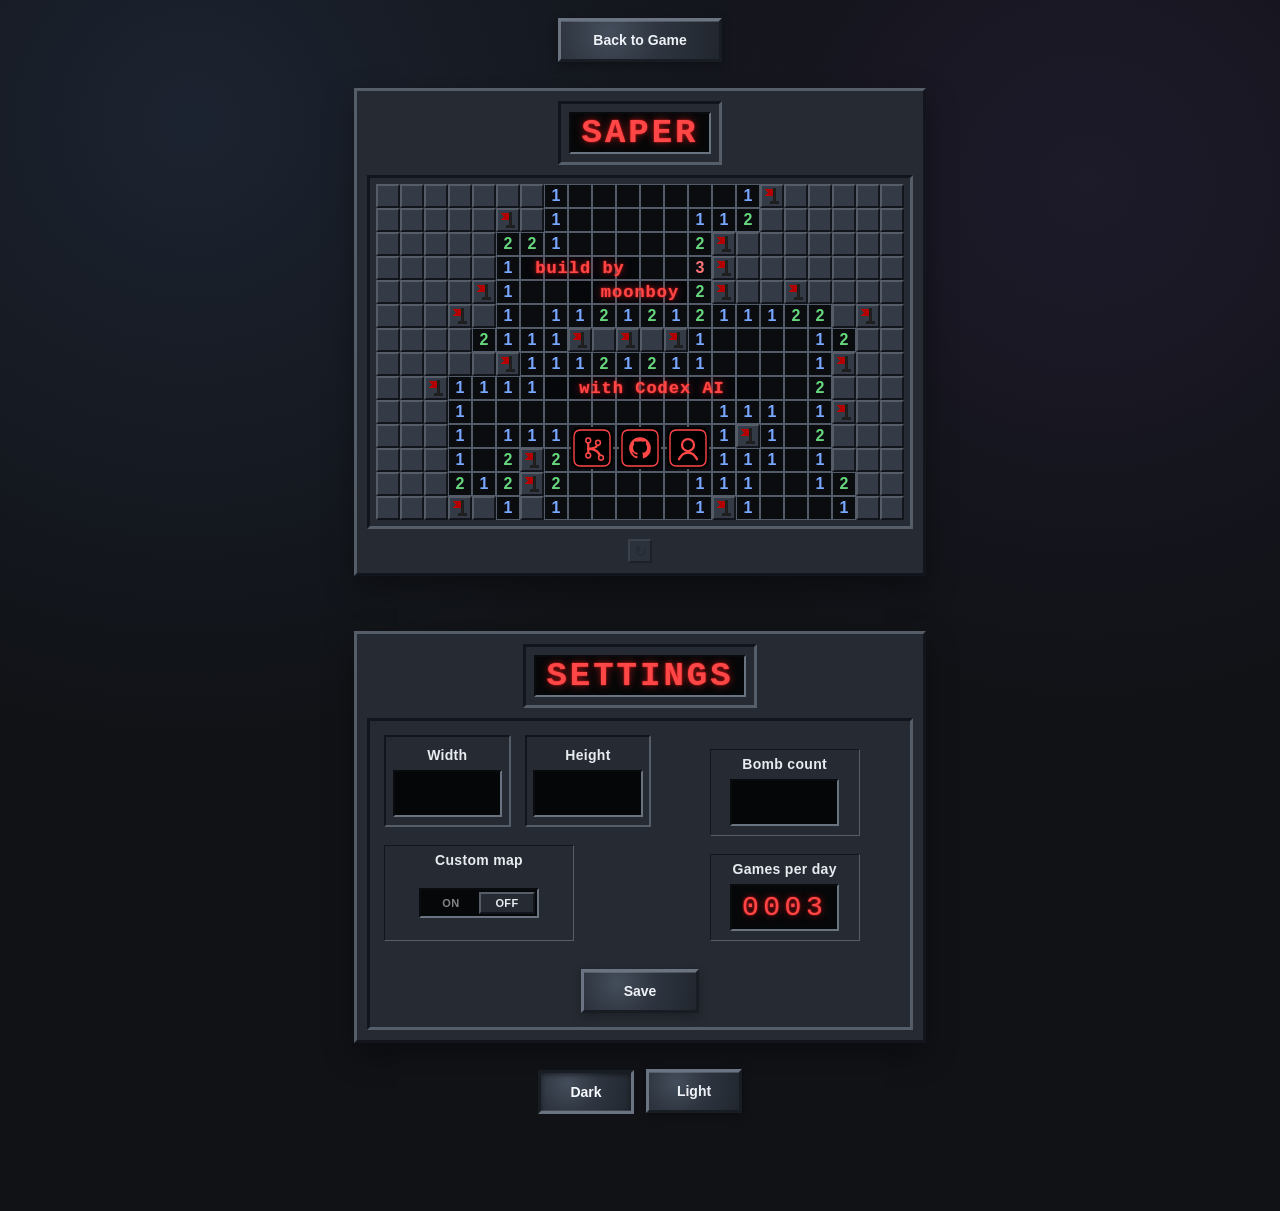
==== commit 6ce9d879: "aplikacja działą w pełni offline" ====
--- a/info.html
+++ b/info.html
@@ -158,6 +158,7 @@
     <script src="shared-daily-game-limit.js"></script>
     <script src="shared-board-input.js"></script>
     <script src="shared-minesweeper-utils.js"></script>
+    <script src="shared-sw-register.js"></script>
     <script src="info.js"></script>
     <script src="info-settings-mock.js"></script>
   </body>
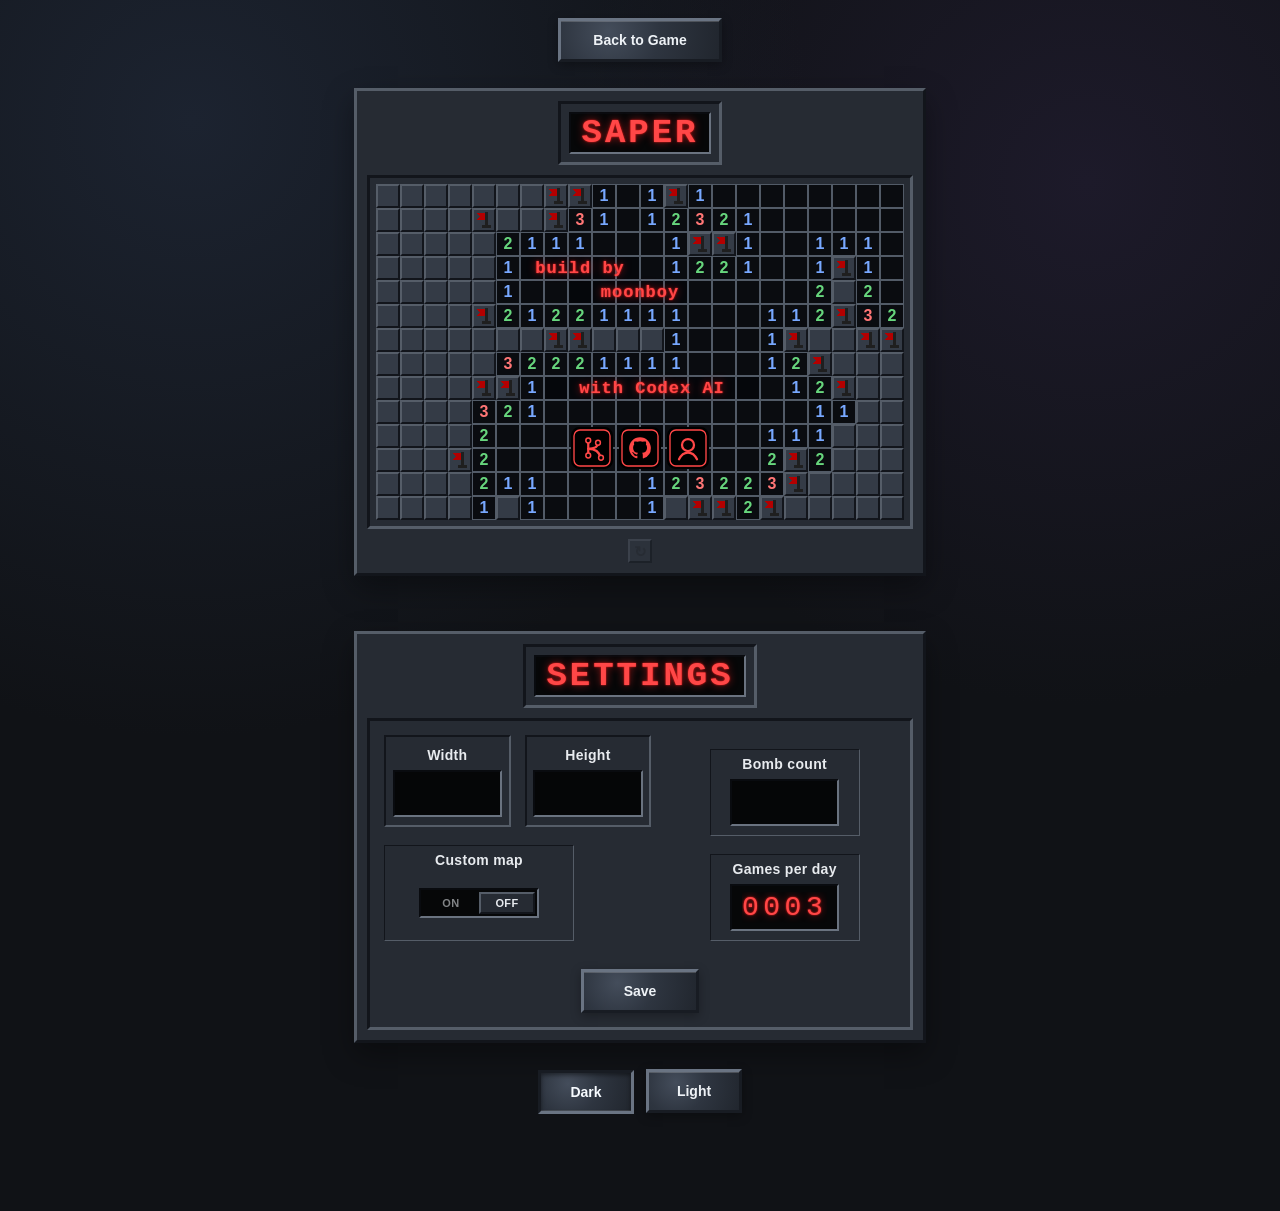
==== commit 93e1d404: "dodano możliwość żeby aplikacja była instalowana jako aplikacja na telefonie" ====
--- a/info.html
+++ b/info.html
@@ -3,7 +3,14 @@
   <head>
     <meta charset="UTF-8" />
     <meta name="viewport" content="width=device-width, initial-scale=1.0" />
+    <meta name="theme-color" content="#101010" />
+    <meta name="mobile-web-app-capable" content="yes" />
+    <meta name="apple-mobile-web-app-capable" content="yes" />
+    <meta name="apple-mobile-web-app-status-bar-style" content="black-translucent" />
+    <meta name="apple-mobile-web-app-title" content="Saper" />
     <title>Project Details</title>
+    <link rel="manifest" href="manifest.webmanifest" />
+    <link rel="apple-touch-icon" href="apple-touch-icon.png" />
     <link rel="icon" type="image/svg+xml" href="favicon-flag-light.svg" media="(prefers-color-scheme: light)" />
     <link rel="icon" type="image/svg+xml" href="favicon-flag-dark.svg" media="(prefers-color-scheme: dark)" />
     <link rel="icon" type="image/svg+xml" href="favicon-flag-light.svg" />
@@ -13,6 +20,7 @@
     <link rel="preload" href="cross.svg" as="image" type="image/svg+xml" />
     <link rel="preload" href="favicon-flag-light.svg" as="image" type="image/svg+xml" />
     <link rel="preload" href="favicon-flag-dark.svg" as="image" type="image/svg+xml" />
+    <link rel="preload" href="apple-touch-icon.png" as="image" type="image/png" />
     <link rel="stylesheet" href="styles.css" />
     <link rel="stylesheet" href="info.css" />
   </head>
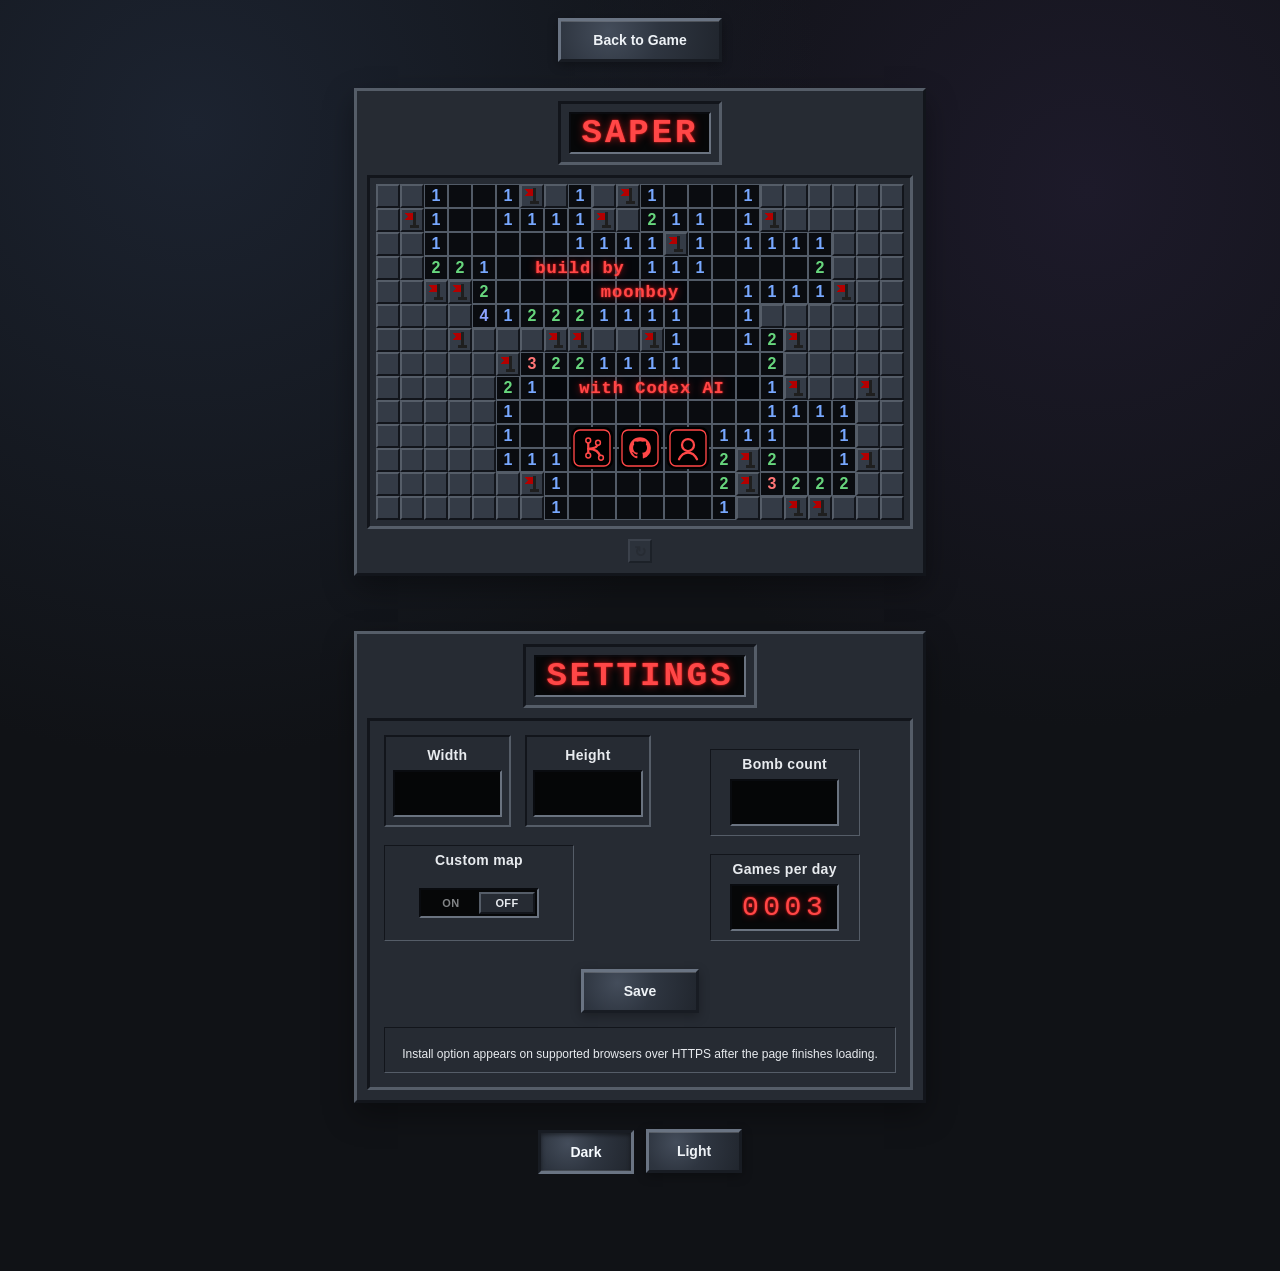
==== commit 45c30364: "dodano przycisk dodaj aplikację do telefonu w stronie info.html" ====
--- a/info.html
+++ b/info.html
@@ -147,6 +147,25 @@
                 </button>
               </div>
 
+              <section
+                id="pwa-install-section"
+                class="info-settings-install"
+                aria-label="Install app"
+                hidden
+              >
+                <div class="info-settings-install-actions">
+                  <button
+                    type="button"
+                    id="install-app-button"
+                    class="theme-button info-settings-install-button"
+                    hidden
+                  >
+                    Install app
+                  </button>
+                </div>
+                <p id="install-app-note" class="info-settings-install-note" hidden></p>
+              </section>
+
             </form>
           </section>
         </main>
--- a/info.css
+++ b/info.css
@@ -401,6 +401,33 @@
 .info-settings-save.is-save-pressed:focus-visible {
   filter: none;
   outline: none;
+}
+
+.info-settings-install {
+  margin-top: 14px;
+  padding: 10px 12px;
+  background: var(--mid);
+  border-top: 1px solid var(--dark);
+  border-left: 1px solid var(--dark);
+  border-right: 1px solid var(--light);
+  border-bottom: 1px solid var(--light);
+}
+
+.info-settings-install-actions {
+  display: flex;
+  justify-content: center;
+}
+
+.info-settings-install-button {
+  min-width: 148px;
+}
+
+.info-settings-install-note {
+  margin: 8px 0 0;
+  font-size: 12px;
+  line-height: 1.35;
+  text-align: center;
+  color: var(--body-text);
 }
 
 .info-board-zoom {
@@ -896,6 +923,15 @@
     margin-top: 22px;
   }
 
+  .info-settings-install {
+    margin-top: 12px;
+    padding: 8px 10px;
+  }
+
+  .info-settings-install-note {
+    font-size: 11px;
+  }
+
   .info-board-overlay {
     font-size: 14px;
   }
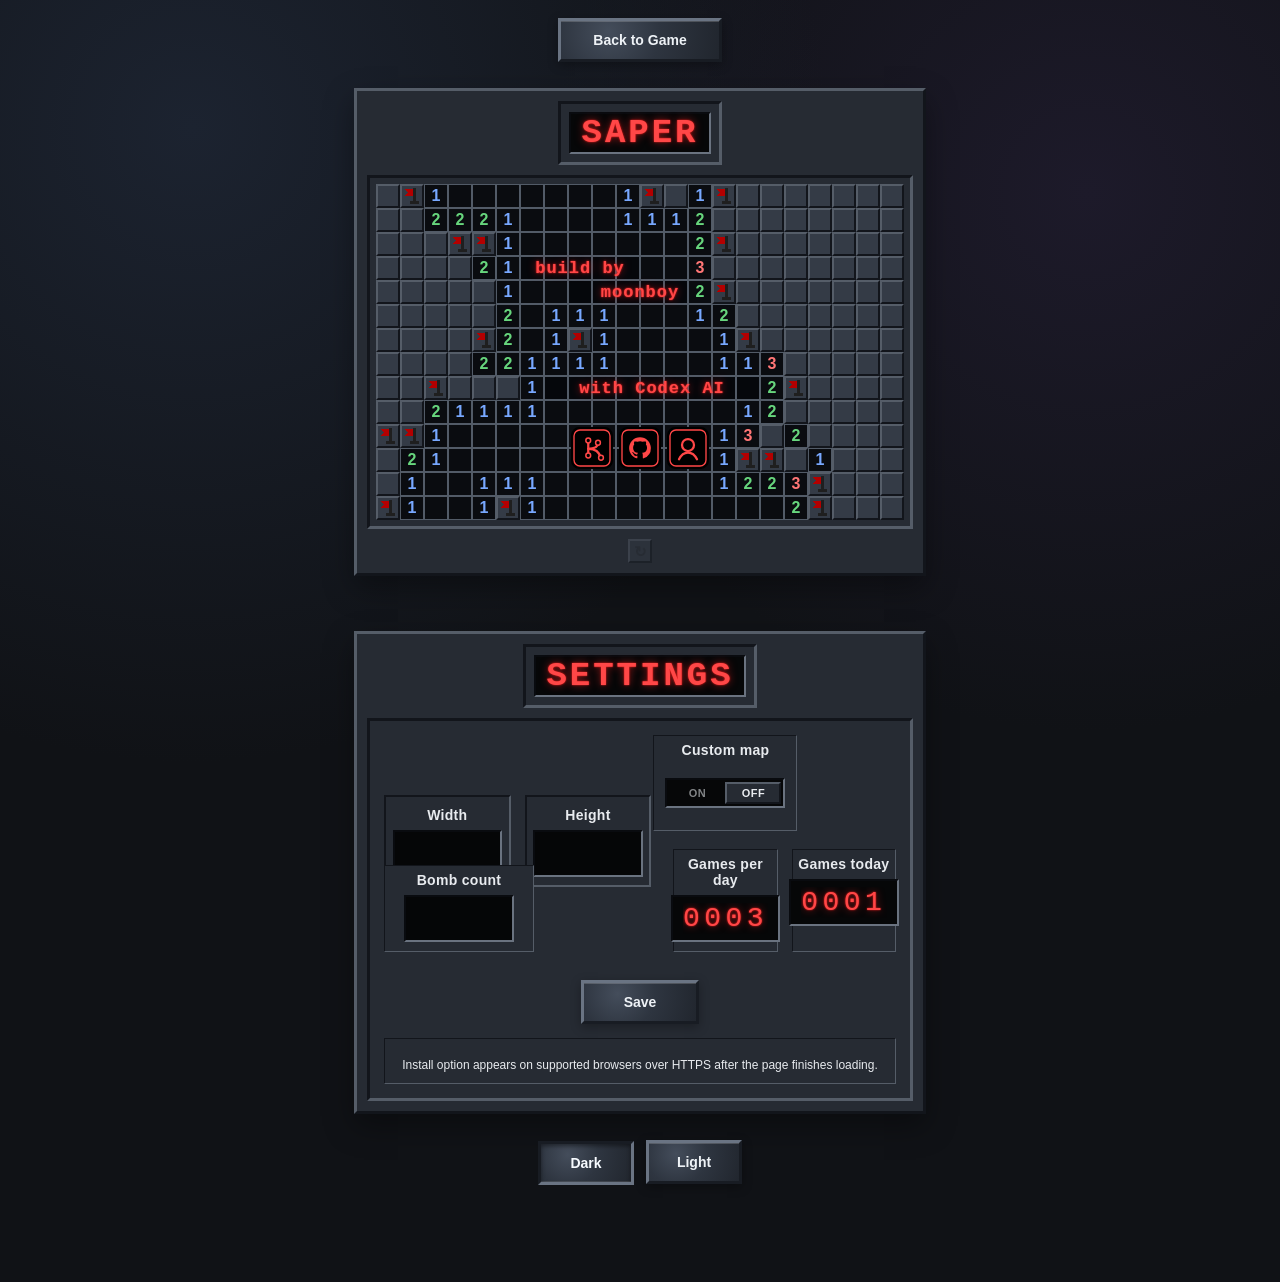
==== commit 1a661406: "Add daily games counter in settings and adjust settings layout" ====
--- a/info.html
+++ b/info.html
@@ -95,6 +95,22 @@
                     </div>
                   </div>
 
+                  <div class="info-settings-row info-settings-field info-settings-bombs-field">
+                    <label for="bomb-count">Bomb count</label>
+                    <input
+                      id="bomb-count"
+                      class="info-settings-digital-input"
+                      type="text"
+                      inputmode="numeric"
+                      pattern="[0-9]*"
+                      value="205"
+                      autocomplete="off"
+                      spellcheck="false"
+                    />
+                  </div>
+                </div>
+
+                <div class="info-settings-right-col">
                   <div class="info-settings-row info-settings-field info-settings-checkbox-field">
                     <label for="custom-map">Custom map</label>
                     <div class="info-settings-checkbox-display">
@@ -108,22 +124,6 @@
                       </label>
                     </div>
                   </div>
-                </div>
-
-                <div class="info-settings-right-col">
-                  <div class="info-settings-row info-settings-field info-settings-bombs-field">
-                    <label for="bomb-count">Bomb count</label>
-                    <input
-                      id="bomb-count"
-                      class="info-settings-digital-input"
-                      type="text"
-                      inputmode="numeric"
-                      pattern="[0-9]*"
-                      value="205"
-                      autocomplete="off"
-                      spellcheck="false"
-                    />
-                  </div>
 
                   <div class="info-settings-row info-settings-field info-settings-games-field">
                     <label for="games-per-day">Games per day</label>
@@ -136,6 +136,22 @@
                       value="500"
                       autocomplete="off"
                       spellcheck="false"
+                    />
+                  </div>
+
+                  <div class="info-settings-row info-settings-field info-settings-games-today-field">
+                    <label for="games-played-today">Games today</label>
+                    <input
+                      id="games-played-today"
+                      class="info-settings-digital-input"
+                      type="text"
+                      value="0000"
+                      autocomplete="off"
+                      spellcheck="false"
+                      readonly
+                      disabled
+                      aria-readonly="true"
+                      tabindex="-1"
                     />
                   </div>
                 </div>
--- a/styles.css
+++ b/styles.css
@@ -131,6 +131,8 @@
 
 .page {
   width: fit-content;
+  max-width: 100%;
+  min-width: 0;
   margin: 0 auto;
   display: flex;
   flex-direction: column;
@@ -156,6 +158,8 @@
 .window {
   margin-left: 0;
   width: fit-content;
+  max-width: calc(100vw - 28px);
+  min-width: 0;
   background: var(--mid);
   border-top: 3px solid var(--light);
   border-left: 3px solid var(--light);
@@ -230,13 +234,18 @@
 }
 
 .board-shell {
+  width: 100%;
+  max-width: 100%;
+  min-width: 0;
   background: var(--mid);
   border-top: 3px solid var(--dark);
   border-left: 3px solid var(--dark);
   border-right: 3px solid var(--light);
   border-bottom: 3px solid var(--light);
   padding: 6px;
-  overflow: auto;
+  overflow-x: auto;
+  overflow-y: hidden;
+  overscroll-behavior: contain;
   touch-action: pan-x pan-y pinch-zoom;
   -webkit-overflow-scrolling: touch;
 }
@@ -373,7 +382,7 @@
   -webkit-user-select: none;
   -webkit-touch-callout: none;
   -webkit-tap-highlight-color: transparent;
-  touch-action: auto;
+  touch-action: manipulation;
 }
 
 .cell:focus,
@@ -539,8 +548,21 @@
     font-size: 42px;
   }
 
+  .board-shell {
+    overflow-x: auto;
+    overflow-y: auto;
+    overscroll-behavior: auto;
+  }
+
   .board-shell.is-mobile-fitted {
     overflow: hidden auto;
+  }
+
+  .difficulty-picker.has-custom {
+    display: grid;
+    grid-template-columns: repeat(2, minmax(0, 96px));
+    justify-content: center;
+    gap: 12px;
   }
 }
 
--- a/info.css
+++ b/info.css
@@ -115,8 +115,11 @@
 }
 
 .info-settings-right-col {
-  justify-content: center;
-  align-items: center;
+  display: grid;
+  grid-template-columns: minmax(0, 1fr) minmax(0, 1fr);
+  gap: 18px 14px;
+  justify-items: center;
+  align-content: center;
 }
 
 .info-settings-pair {
@@ -236,21 +239,31 @@
 
 .info-settings-games-field {
   margin-top: 0;
-  align-self: center;
   width: 100%;
   max-width: 150px;
   align-items: center;
-}
-
-.info-settings-bombs-field {
-  margin-top: -40px;
-  align-self: center;
+  grid-column: 1;
+}
+
+.info-settings-games-today-field {
+  margin-top: 0;
   width: 100%;
   max-width: 150px;
   align-items: center;
+  grid-column: 2;
+}
+
+.info-settings-bombs-field {
+  margin-top: -40px;
+  width: 100%;
+  max-width: 150px;
+  align-items: center;
+  grid-column: 1 / -1;
+  justify-self: center;
 }
 
 .info-settings-games-field,
+.info-settings-games-today-field,
 .info-settings-bombs-field {
   padding: 6px 5px 9px;
   background: var(--mid);
@@ -261,6 +274,7 @@
 }
 
 .info-settings-games-field .info-settings-digital-input,
+.info-settings-games-today-field .info-settings-digital-input,
 .info-settings-bombs-field .info-settings-digital-input {
   width: 5.2ch;
   min-width: calc(5.2ch + 22px);
@@ -268,6 +282,7 @@
 }
 
 .info-settings-games-field > label,
+.info-settings-games-today-field > label,
 .info-settings-bombs-field > label {
   text-align: center;
 }
@@ -831,11 +846,15 @@
 
   .info-title-wrap {
     margin-bottom: 8px;
-    padding: 6px;
+    padding: 4px;
+    border-top-width: 2px;
+    border-left-width: 2px;
+    border-right-width: 2px;
+    border-bottom-width: 2px;
   }
 
   .info-title-display {
-    padding-inline: 8px;
+    padding-inline: 6px;
   }
 
   .info-board-stack {
@@ -848,75 +867,162 @@
   }
 
   .info-settings-shell {
-    --info-settings-cell-size: 22px;
-    width: calc(100vw - 20px);
-    padding: 10px;
+    --info-settings-cell-size: 20px;
+    width: calc(100vw - 16px);
+    padding: 8px;
   }
 
   .info-settings-layout {
-    grid-template-columns: 1fr;
-    gap: 12px;
+    display: grid;
+    grid-template-columns: repeat(2, minmax(0, 1fr));
+    gap: 8px;
     align-items: stretch;
   }
 
   .info-settings-left-col,
   .info-settings-right-col {
+    display: contents;
     gap: 12px;
   }
 
   .info-settings-pair {
-    gap: 10px;
+    order: 1;
+    display: contents;
+  }
+
+  .info-settings-checkbox-field {
+    order: 2;
+  }
+
+  .info-settings-bombs-field {
+    order: 3;
+    margin-top: 0;
+  }
+
+  .info-settings-games-field,
+  .info-settings-games-today-field {
+    order: 4;
   }
 
   .info-settings-pair .info-settings-field {
-    padding: 8px 2px 6px;
+    width: 100%;
+    min-height: 88px;
+    padding: 4px 3px 4px;
+    border-top-width: 1px;
+    border-left-width: 1px;
+    border-right-width: 1px;
+    border-bottom-width: 1px;
   }
 
   .info-settings-row > label,
   .info-settings-row > span {
-    font-size: 13px;
+    font-size: 12px;
   }
 
   .info-settings-digital-input {
-    min-height: 38px;
-    font-size: 22px;
+    min-height: 34px;
+    padding: 4px 6px;
+    font-size: 20px;
+    border-top-width: 1px;
+    border-left-width: 1px;
+    border-right-width: 1px;
+    border-bottom-width: 1px;
+  }
+
+  .info-settings-pair .info-settings-digital-input {
+    width: 5ch;
+    min-width: calc(5ch + 18px);
+    margin-top: 5px;
   }
 
   .info-settings-games-field {
     margin-top: 0;
-    max-width: 150px;
-    align-items: flex-start;
+    grid-column: auto;
+    width: 100%;
+    max-width: none;
+    align-items: center;
+  }
+
+  .info-settings-games-today-field {
+    margin-top: 0;
+    grid-column: auto;
+    width: 100%;
+    max-width: none;
+    align-items: center;
   }
 
   .info-settings-bombs-field {
-    max-width: 150px;
-    align-items: flex-start;
+    width: 100%;
+    max-width: none;
+    align-items: center;
+    grid-column: auto;
+    justify-self: stretch;
   }
 
   .info-settings-games-field,
+  .info-settings-games-today-field,
   .info-settings-bombs-field {
-    padding: 5px 5px 8px;
+    padding: 3px 3px 4px;
+    border-top-width: 1px;
+    border-left-width: 1px;
+    border-right-width: 1px;
+    border-bottom-width: 1px;
+  }
+
+  .info-settings-bombs-field,
+  .info-settings-checkbox-field {
+    min-height: 88px;
   }
 
   .info-settings-games-field > label,
+  .info-settings-games-today-field > label,
   .info-settings-bombs-field > label {
-    text-align: left;
+    width: 100%;
+    text-align: center;
   }
 
   .info-settings-games-field .info-settings-digital-input,
+  .info-settings-games-today-field .info-settings-digital-input,
   .info-settings-bombs-field .info-settings-digital-input {
-    width: 5.2ch;
-    min-width: calc(5.2ch + 22px);
+    width: 5ch;
+    min-width: calc(5ch + 18px);
     max-width: none;
+    margin-top: 5px;
   }
 
   .info-settings-checkbox-display {
-    min-height: 48px;
-    padding: 8px 6px;
+    min-height: 42px;
+    padding: 4px 3px;
   }
 
   .info-settings-checkbox-field {
-    padding: 5px 5px 8px;
+    width: 100%;
+    max-width: none;
+    padding: 3px 3px 4px;
+    border-top-width: 1px;
+    border-left-width: 1px;
+    border-right-width: 1px;
+    border-bottom-width: 1px;
+  }
+
+  .info-settings-switch-track {
+    width: 112px;
+    height: 34px;
+    border-top-width: 1px;
+    border-left-width: 1px;
+    border-right-width: 1px;
+    border-bottom-width: 1px;
+  }
+
+  .info-settings-switch-thumb {
+    top: 1px;
+    left: 1px;
+    width: calc(50% - 1px);
+    height: calc(100% - 2px);
+    border-top-width: 1px;
+    border-left-width: 1px;
+    border-right-width: 1px;
+    border-bottom-width: 1px;
   }
 
   .info-settings-actions {
@@ -939,14 +1045,6 @@
   .info-board-overlay.is-text-outline {
     font-size: 18px;
     font-weight: 900;
-    -webkit-text-stroke: 0.35px rgba(255, 28, 28, 0.95);
-    text-shadow:
-      0 0 1px #ff1c1c,
-      0 0 2px #ff1c1c,
-      1px 0 0 rgba(255, 28, 28, 0.7),
-      -1px 0 0 rgba(255, 28, 28, 0.7),
-      0 0 8px rgba(255, 35, 35, 0.55),
-      0 0 12px rgba(255, 35, 35, 0.3);
   }
 
   .info-board-overlay.is-logo svg {
@@ -985,14 +1083,6 @@
   .info-board-overlay.is-text-outline {
     font-size: 16px;
     font-weight: 900;
-    -webkit-text-stroke: 0.35px rgba(255, 28, 28, 0.95);
-    text-shadow:
-      0 0 1px #ff1c1c,
-      0 0 2px #ff1c1c,
-      1px 0 0 rgba(255, 28, 28, 0.7),
-      -1px 0 0 rgba(255, 28, 28, 0.7),
-      0 0 8px rgba(255, 35, 35, 0.55),
-      0 0 12px rgba(255, 35, 35, 0.3);
   }
 
   .info-board-overlay.is-logo svg {
